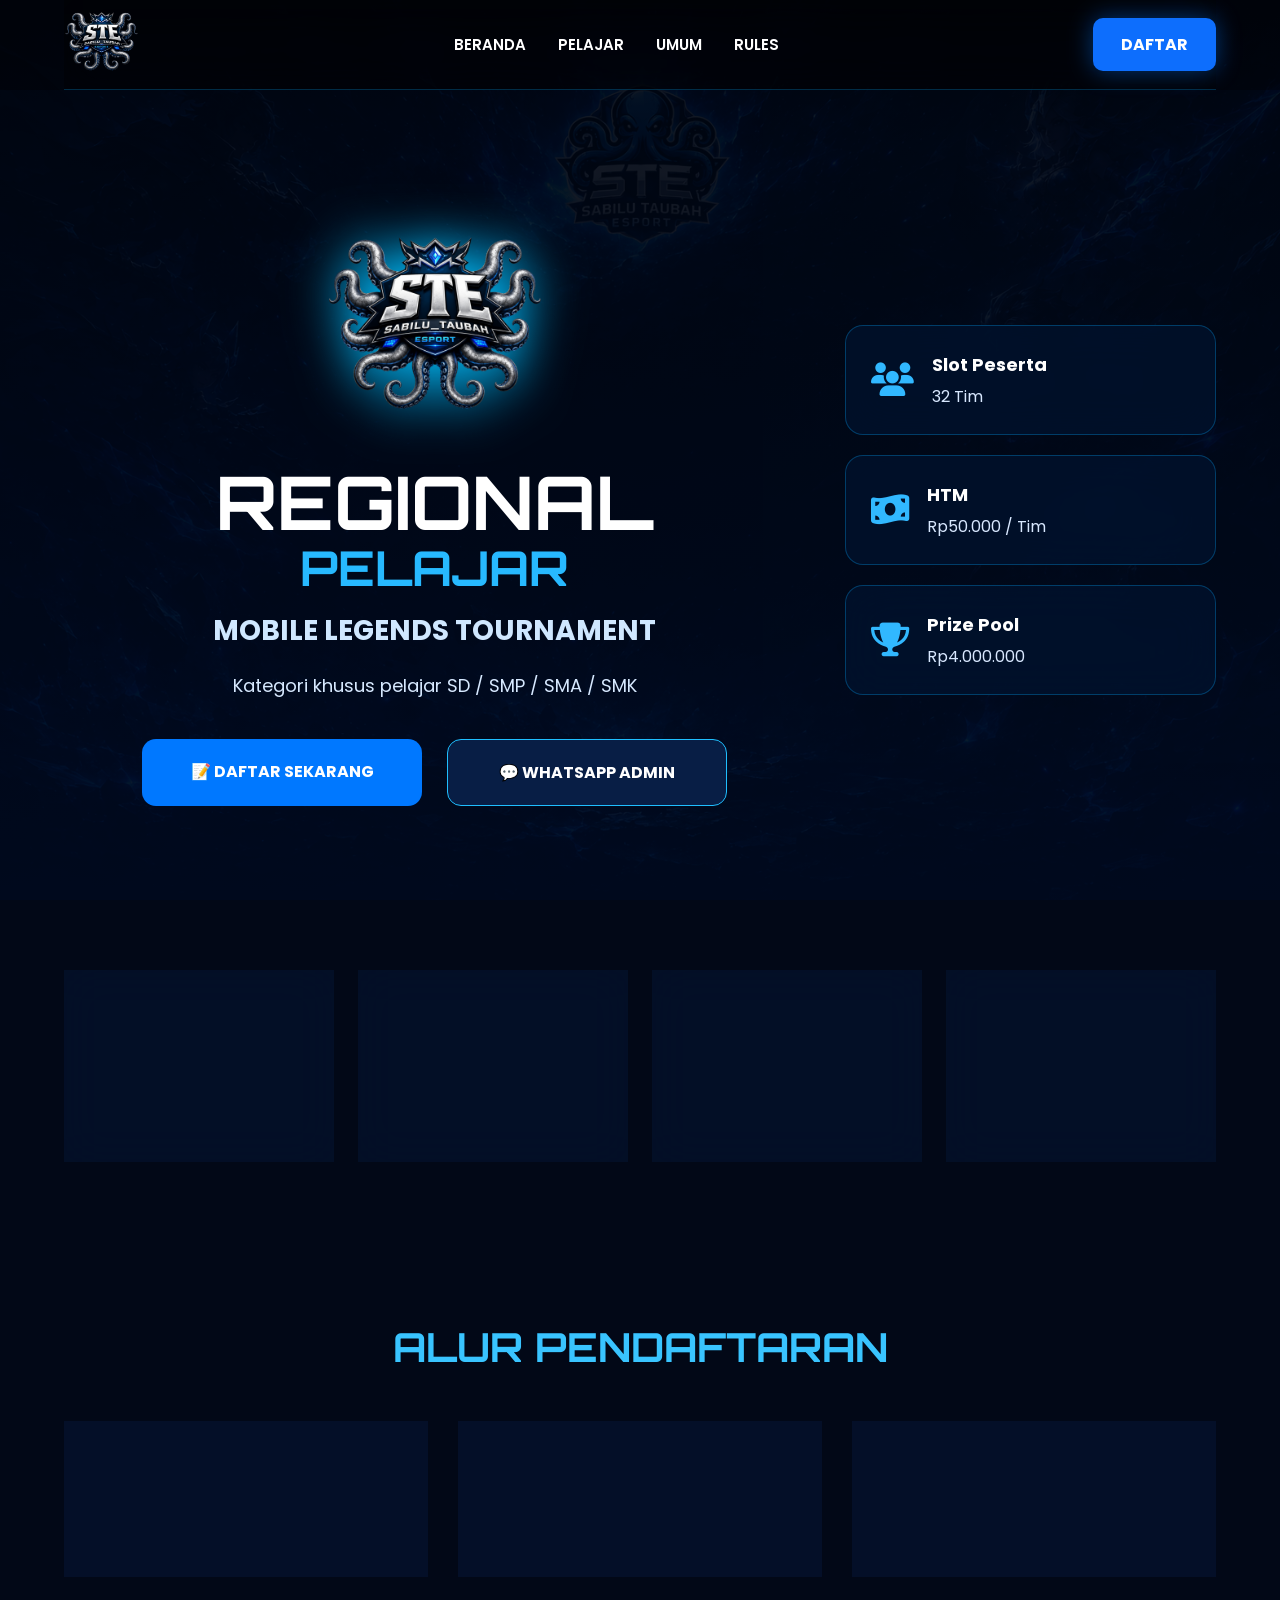
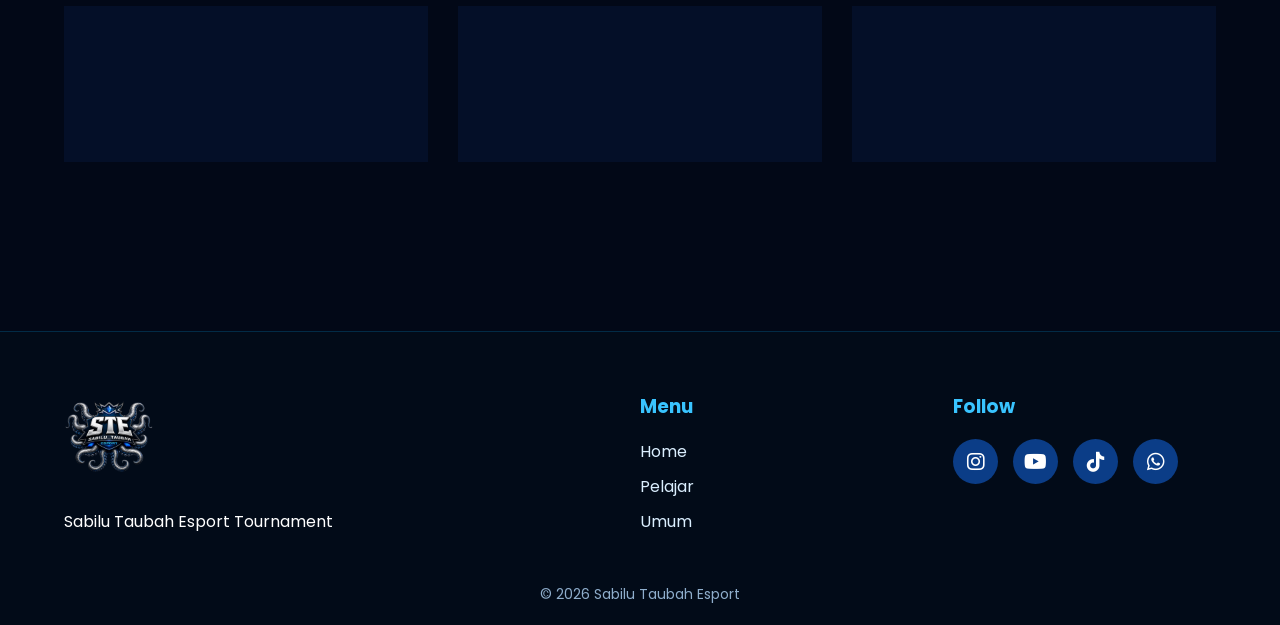
==== pelajar.html @ 1bb13617 "Add files via upload" ====
<!DOCTYPE html>
<html lang="id">

<head>

<meta charset="UTF-8">
<meta name="viewport" content="width=device-width, initial-scale=1.0">

<title>Regional Pelajar | Sabilu Taubah Esport</title>

<link rel="stylesheet" href="css/style.css">

<link href="https://fonts.googleapis.com/css2?family=Orbitron:wght@500;700;800&family=Poppins:wght@300;400;500;600;700&display=swap" rel="stylesheet">

<link rel="stylesheet" href="https://cdnjs.cloudflare.com/ajax/libs/font-awesome/6.7.2/css/all.min.css">

</head>

<body>

<div class="background"></div>

<header>

<div class="container navbar">

<div class="logo">

<img src="assets/stelogo.png">

</div>

<nav>

<a href="index.html">Beranda</a>

<a href="pelajar.html">Pelajar</a>

<a href="umum.html">Umum</a>

<a href="rules.html">Rules</a>

</nav>

<a href="https://docs.google.com/forms/d/e/1FAIpQLSdSWqadpKaeDztl5qSm4CM7SoYNiw4vOnRiZGVJ59j6T9VyMg/viewform"
class="btn-daftar"
target="_blank">

DAFTAR

</a>

</div>

</header>

<section class="hero">

<div class="overlay"></div>

<div class="container hero-grid">

<div class="hero-center">

<img src="assets/stelogo.png" class="hero-logo">

<h1>

REGIONAL

<span>PELAJAR</span>

</h1>

<h3>

MOBILE LEGENDS TOURNAMENT

</h3>

<p>

Kategori khusus pelajar SD / SMP / SMA / SMK

</p>

<div class="hero-button">

<a href="https://docs.google.com/forms/d/e/1FAIpQLSdSWqadpKaeDztl5qSm4CM7SoYNiw4vOnRiZGVJ59j6T9VyMg/viewform"

target="_blank"

class="btn blue">

📝 DAFTAR SEKARANG

</a>

<a href="https://chat.whatsapp.com/I7VKHLT2pM91h5a26yRilh?s=cl&p=a&ilr=1&amv=0"

target="_blank"

class="btn dark">

💬 WHATSAPP ADMIN

</a>

</div>

</div>

<div class="hero-info">

<div class="info-box">

<i class="fa-solid fa-users"></i>

<div>

<h4>Slot Peserta</h4>

<p>32 Tim</p>

</div>

</div>

<div class="info-box">

<i class="fa-solid fa-money-bill-wave"></i>

<div>

<h4>HTM</h4>

<p>Rp50.000 / Tim</p>

</div>

</div>

<div class="info-box">

<i class="fa-solid fa-trophy"></i>

<div>

<h4>Prize Pool</h4>

<p>Rp4.000.000</p>

</div>

</div>

</div>

</div>

</section>

<section class="information">

<div class="container info-grid">

<div class="card">

<i class="fa-solid fa-school"></i>

<h3>Kategori</h3>

<p>Pelajar</p>

</div>

<div class="card">

<i class="fa-solid fa-gamepad"></i>

<h3>Mode</h3>

<p>5 VS 5 Draft Pick</p>

</div>

<div class="card">

<i class="fa-solid fa-user-group"></i>

<h3>Roster</h3>

<p>5 Player + 1 Cadangan</p>

</div>

<div class="card">

<i class="fa-solid fa-location-dot"></i>

<h3>Lokasi</h3>

<p>Sabilu Taubah Arena</p>

</div>

</div>

</section>

<section class="timeline">

<div class="container">

<h2>

ALUR PENDAFTARAN

</h2>

<div class="timeline-grid">

<div class="timeline-card">

<h3>01</h3>

<p>

Isi Form Registrasi

</p>

</div>

<div class="timeline-card">

<h3>02</h3>

<p>

Transfer HTM

</p>

</div>

<div class="timeline-card">

<h3>03</h3>

<p>

Upload Bukti Pembayaran

</p>

</div>

<div class="timeline-card">

<h3>04</h3>

<p>

Verifikasi Admin

</p>

</div>

<div class="timeline-card">

<h3>05</h3>

<p>

Masuk Grup WhatsApp

</p>

</div>

<div class="timeline-card">

<h3>06</h3>

<p>

Siap Bertanding

</p>

</div>

</div>

</div>

</section>

<footer>

<div class="container footer-grid">

<div>

<img src="assets/stelogo.png" width="80">

<p>

Sabilu Taubah Esport Tournament

</p>

</div>

<div>

<h3>Menu</h3>

<a href="index.html">Home</a>

<a href="pelajar.html">Pelajar</a>

<a href="umum.html">Umum</a>

</div>

<div>

<h3>Follow</h3>

<div class="social">

<a href="#"><i class="fab fa-instagram"></i></a>

<a href="#"><i class="fab fa-youtube"></i></a>

<a href="#"><i class="fab fa-tiktok"></i></a>

<a href="#"><i class="fab fa-whatsapp"></i></a>

</div>

</div>

</div>

<p class="copyright">

© 2026 Sabilu Taubah Esport

</p>

</footer>

<script src="js/script.js"></script>

</body>

</html>
---- css/style.css ----
/* ===========================================
   SABILU TAUBAH ESPORT
   PREMIUM UI
=========================================== */

*{
    margin:0;
    padding:0;
    box-sizing:border-box;
}

html{
    scroll-behavior:smooth;
}

body{

    font-family:'Poppins',sans-serif;

    background:#020817;

    color:#fff;

    overflow-x:hidden;

}

/* ==========================
   CONTAINER
========================== */

.container{

    width:90%;

    max-width:1400px;

    margin:auto;

}

/* ==========================
   BACKGROUND
========================== */

.background{

    position:fixed;

    inset:0;

    background:url("../assets/stebackground.png");

    background-size:cover;

    background-position:center;

    background-repeat:no-repeat;

    z-index:-3;

}

.background::after{

    content:"";

    position:absolute;

    inset:0;

    background:

    linear-gradient(

    rgba(0,10,30,.85),

    rgba(0,20,60,.88)

    );

}

/* ==========================
   NAVBAR
========================== */

header{

    position:fixed;

    top:0;

    left:0;

    width:100%;

    z-index:999;

}

.navbar{

    display:flex;

    justify-content:space-between;

    align-items:center;

    height:90px;

    backdrop-filter:blur(20px);

    background:rgba(0,0,0,.30);

    border-bottom:1px solid rgba(0,170,255,.25);

}

/* ==========================
LOGO
========================== */

.logo img{

    width:75px;

    transition:.35s;

}

.logo img:hover{

    transform:scale(1.08);

}

/* ==========================
MENU
========================== */

nav{

    display:flex;

    gap:32px;

}

nav a{

    color:white;

    text-decoration:none;

    font-weight:600;

    font-size:15px;

    text-transform:uppercase;

    transition:.3s;

}

nav a:hover{

    color:#25b8ff;

}

/* ==========================
BUTTON
========================== */

.btn-daftar{

    background:#0d6efd;

    color:white;

    text-decoration:none;

    padding:14px 28px;

    border-radius:10px;

    font-weight:bold;

    transition:.35s;

    box-shadow:0 0 25px rgba(0,120,255,.45);

}

.btn-daftar:hover{

    background:#25b8ff;

    transform:translateY(-3px);

}

/* ==========================
HERO
========================== */

.hero{

    min-height:100vh;

    display:flex;

    align-items:center;

    position:relative;

    padding-top:120px;

}

.overlay{

    position:absolute;

    inset:0;

    background:rgba(0,0,0,.45);

}

.hero-grid{

    position:relative;

    z-index:2;

    display:grid;

    grid-template-columns:2fr 1fr;

    gap:40px;

    align-items:center;

}

/* ==========================
CENTER
========================== */

.hero-center{

    text-align:center;

}

.hero-logo{

    width:220px;

    margin-bottom:20px;

    filter:drop-shadow(0 0 25px #00bfff);

    animation:float 4s ease-in-out infinite;

}

@keyframes float{

0%,100%{

transform:translateY(0);

}

50%{

transform:translateY(-12px);

}

}

.hero-center h1{

    font-size:74px;

    font-family:'Orbitron',sans-serif;

    line-height:1.1;

    margin-bottom:10px;

}

.hero-center span{

    display:block;

    color:#27b9ff;

    font-size:48px;

}

.hero-center h3{

    margin-top:15px;

    font-size:28px;

    color:#cfe7ff;

}

.hero-center p{

    margin-top:20px;

    font-size:18px;

    color:#d7e9ff;

}

/* ==========================
BUTTON HERO
========================== */

.hero-button{

    margin-top:40px;

    display:flex;

    justify-content:center;

    gap:25px;

    flex-wrap:wrap;

}

.btn{

    padding:20px 35px;

    border-radius:14px;

    text-decoration:none;

    font-weight:700;

    transition:.35s;

    min-width:280px;

}

.blue{

    background:#0078ff;

    color:white;

}

.dark{

    background:#081e45;

    border:1px solid #1fbfff;

    color:white;

}

.btn:hover{

    transform:translateY(-6px);

    box-shadow:0 0 25px #00bfff;

}

/* ==========================
SIDE INFO
========================== */

.hero-info{

    display:flex;

    flex-direction:column;

    gap:20px;

}

.info-box{

    display:flex;

    align-items:center;

    gap:18px;

    padding:25px;

    border-radius:18px;

    background:rgba(0,20,50,.65);

    backdrop-filter:blur(20px);

    border:1px solid rgba(0,170,255,.30);

}

.info-box i{

    font-size:34px;

    color:#31b8ff;

}

.info-box h4{

    margin-bottom:6px;

    font-size:18px;

}

.info-box p{

    color:#d8e8ff;

}

/* ==========================
RESPONSIVE
========================== */

@media(max-width:1000px){

.hero-grid{

grid-template-columns:1fr;

}

.hero-info{

margin-top:40px;

}

.hero-center h1{

font-size:52px;

}

.hero-center span{

font-size:34px;

}

nav{

display:none;

}

.btn-daftar{

display:none;

}

}

@media(max-width:600px){

.hero-logo{

width:150px;

}

.hero-center h1{

font-size:38px;

}

.hero-center span{

font-size:26px;

}

.hero-center h3{

font-size:20px;

}

.hero-button{

flex-direction:column;

}

.btn{

width:100%;

min-width:0;

}

}/* ==========================================
   COUNTDOWN
========================================== */

.countdown{

    padding:70px 0;

}

.countdown .container{

    background:rgba(5,18,45,.75);

    border:1px solid rgba(0,170,255,.25);

    border-radius:20px;

    backdrop-filter:blur(20px);

    padding:35px;

    text-align:center;

}

.countdown h2{

    font-family:'Orbitron',sans-serif;

    color:#35c5ff;

    margin-bottom:25px;

    letter-spacing:2px;

}

#timer{

    display:flex;

    justify-content:center;

    gap:20px;

    flex-wrap:wrap;

}

.time-box{

    width:150px;

    padding:25px;

    background:rgba(0,0,0,.35);

    border:1px solid rgba(0,170,255,.25);

    border-radius:15px;

}

.time-box h1{

    font-size:52px;

    color:#35c5ff;

    font-family:'Orbitron',sans-serif;

}

.time-box p{

    margin-top:8px;

    color:#ddd;

    text-transform:uppercase;

}

/* ==========================================
   PRIZE POOL
========================================== */

.prize{

    padding:60px 0;

}

.prize-box{

    background:linear-gradient(135deg,#021328,#062e68);

    border:2px solid #1dbdff;

    border-radius:25px;

    text-align:center;

    padding:50px;

    box-shadow:0 0 35px rgba(0,170,255,.25);

}

.prize-box h2{

    color:#dbefff;

    margin-bottom:20px;

    letter-spacing:2px;

}

.prize-box h1{

    font-size:72px;

    color:#ffc94d;

    font-family:'Orbitron',sans-serif;

    text-shadow:0 0 20px rgba(255,196,0,.45);

}

.prize-box p{

    margin-top:15px;

    color:#d5e9ff;

}

/* ==========================================
   INFO TOURNAMENT
========================================== */

.information{

    padding:70px 0;

}

.info-grid{

    display:grid;

    grid-template-columns:repeat(auto-fit,minmax(220px,1fr));

    gap:25px;

}

.card{

    background:rgba(4,18,45,.75);

    border:1px solid rgba(0,170,255,.20);

    border-radius:20px;

    backdrop-filter:blur(20px);

    padding:30px;

    text-align:center;

    transition:.35s;

}

.card:hover{

    transform:translateY(-8px);

    box-shadow:0 0 25px rgba(0,180,255,.35);

}

.card i{

    font-size:45px;

    color:#32b9ff;

    margin-bottom:20px;

}

.card h3{

    margin-bottom:10px;

    color:#fff;

}

.card p{

    color:#dbefff;

    line-height:1.6;

}

/* ==========================================
   RESPONSIVE
========================================== */

@media(max-width:900px){

.prize-box h1{

font-size:48px;

}

.time-box{

width:120px;

}

.time-box h1{

font-size:40px;

}

}

@media(max-width:600px){

.countdown .container{

padding:20px;

}

.time-box{

width:100%;

}

.prize-box{

padding:30px;

}

.prize-box h1{

font-size:36px;

}

.card{

padding:20px;

}

}/* ==========================================
   TIMELINE
========================================== */

.timeline{

    padding:90px 0;

}

.timeline h2{

    text-align:center;

    font-size:40px;

    font-family:'Orbitron',sans-serif;

    margin-bottom:50px;

    color:#39c4ff;

}

.timeline-grid{

    display:grid;

    grid-template-columns:repeat(auto-fit,minmax(280px,1fr));

    gap:30px;

}

.timeline-card{

    background:rgba(5,18,45,.80);

    backdrop-filter:blur(20px);

    border:1px solid rgba(0,170,255,.25);

    border-radius:20px;

    padding:35px;

    transition:.35s;

    position:relative;

    overflow:hidden;

}

.timeline-card::before{

content:"";

position:absolute;

top:0;

left:0;

width:100%;

height:5px;

background:linear-gradient(90deg,#00aaff,#00ffee);

}

.timeline-card:hover{

transform:translateY(-10px);

box-shadow:0 0 30px rgba(0,180,255,.30);

}

.timeline-card h3{

font-size:26px;

margin-bottom:15px;

color:#38c2ff;

}

.timeline-card p{

color:#dbefff;

line-height:1.8;

}

/* ==========================================
   SPONSOR
========================================== */

.sponsor{

padding:90px 0;

}

.sponsor h2{

text-align:center;

font-size:38px;

margin-bottom:40px;

font-family:'Orbitron',sans-serif;

color:#39c4ff;

}

.sponsor-grid{

display:grid;

grid-template-columns:repeat(auto-fit,minmax(180px,1fr));

gap:25px;

}

.sponsor-grid div{

height:120px;

border-radius:18px;

display:flex;

justify-content:center;

align-items:center;

background:rgba(255,255,255,.08);

border:1px solid rgba(0,170,255,.20);

backdrop-filter:blur(20px);

transition:.3s;

font-weight:bold;

font-size:18px;

}

.sponsor-grid div:hover{

transform:scale(1.05);

box-shadow:0 0 20px rgba(0,170,255,.35);

}

/* ==========================================
   FOOTER
========================================== */

footer{

margin-top:80px;

background:#020b18;

padding:60px 0 20px;

border-top:1px solid rgba(0,170,255,.20);

}

.footer-grid{

display:grid;

grid-template-columns:2fr 1fr 1fr;

gap:50px;

}

.footer-grid img{

width:90px;

margin-bottom:20px;

}

.footer-grid h3{

margin-bottom:18px;

color:#39c4ff;

}

.footer-grid a{

display:block;

text-decoration:none;

color:#dbefff;

margin-bottom:10px;

transition:.3s;

}

.footer-grid a:hover{

color:#37bfff;

padding-left:8px;

}

.social{

display:flex;

gap:15px;

margin-top:10px;

}

.social a{

width:45px;

height:45px;

display:flex;

justify-content:center;

align-items:center;

border-radius:50%;

background:#0b3d87;

font-size:20px;

color:white;

transition:.35s;

}

.social a:hover{

background:#00aaff;

transform:translateY(-5px);

}

.copyright{

margin-top:40px;

text-align:center;

color:#8faecc;

font-size:14px;

}

/* ==========================================
   SCROLLBAR
========================================== */

::-webkit-scrollbar{

width:10px;

}

::-webkit-scrollbar-track{

background:#061224;

}

::-webkit-scrollbar-thumb{

background:#1aaeff;

border-radius:20px;

}

/* ==========================================
   ANIMATION
========================================== */

.fade-up{

opacity:0;

transform:translateY(50px);

transition:1s;

}

.fade-up.show{

opacity:1;

transform:translateY(0);

}

/* ==========================================
   MOBILE
========================================== */

@media(max-width:900px){

.footer-grid{

grid-template-columns:1fr;

text-align:center;

}

.social{

justify-content:center;

}

.timeline h2,
.sponsor h2{

font-size:30px;

}

.timeline-card{

padding:25px;

}

}

@media(max-width:600px){

.timeline{

padding:60px 0;

}

.sponsor{

padding:60px 0;

}

.timeline-card h3{

font-size:22px;

}

.sponsor-grid{

grid-template-columns:1fr 1fr;

}

}body{
    opacity:0;
    transition:opacity .8s ease;
}

body.loaded{
    opacity:1;
}
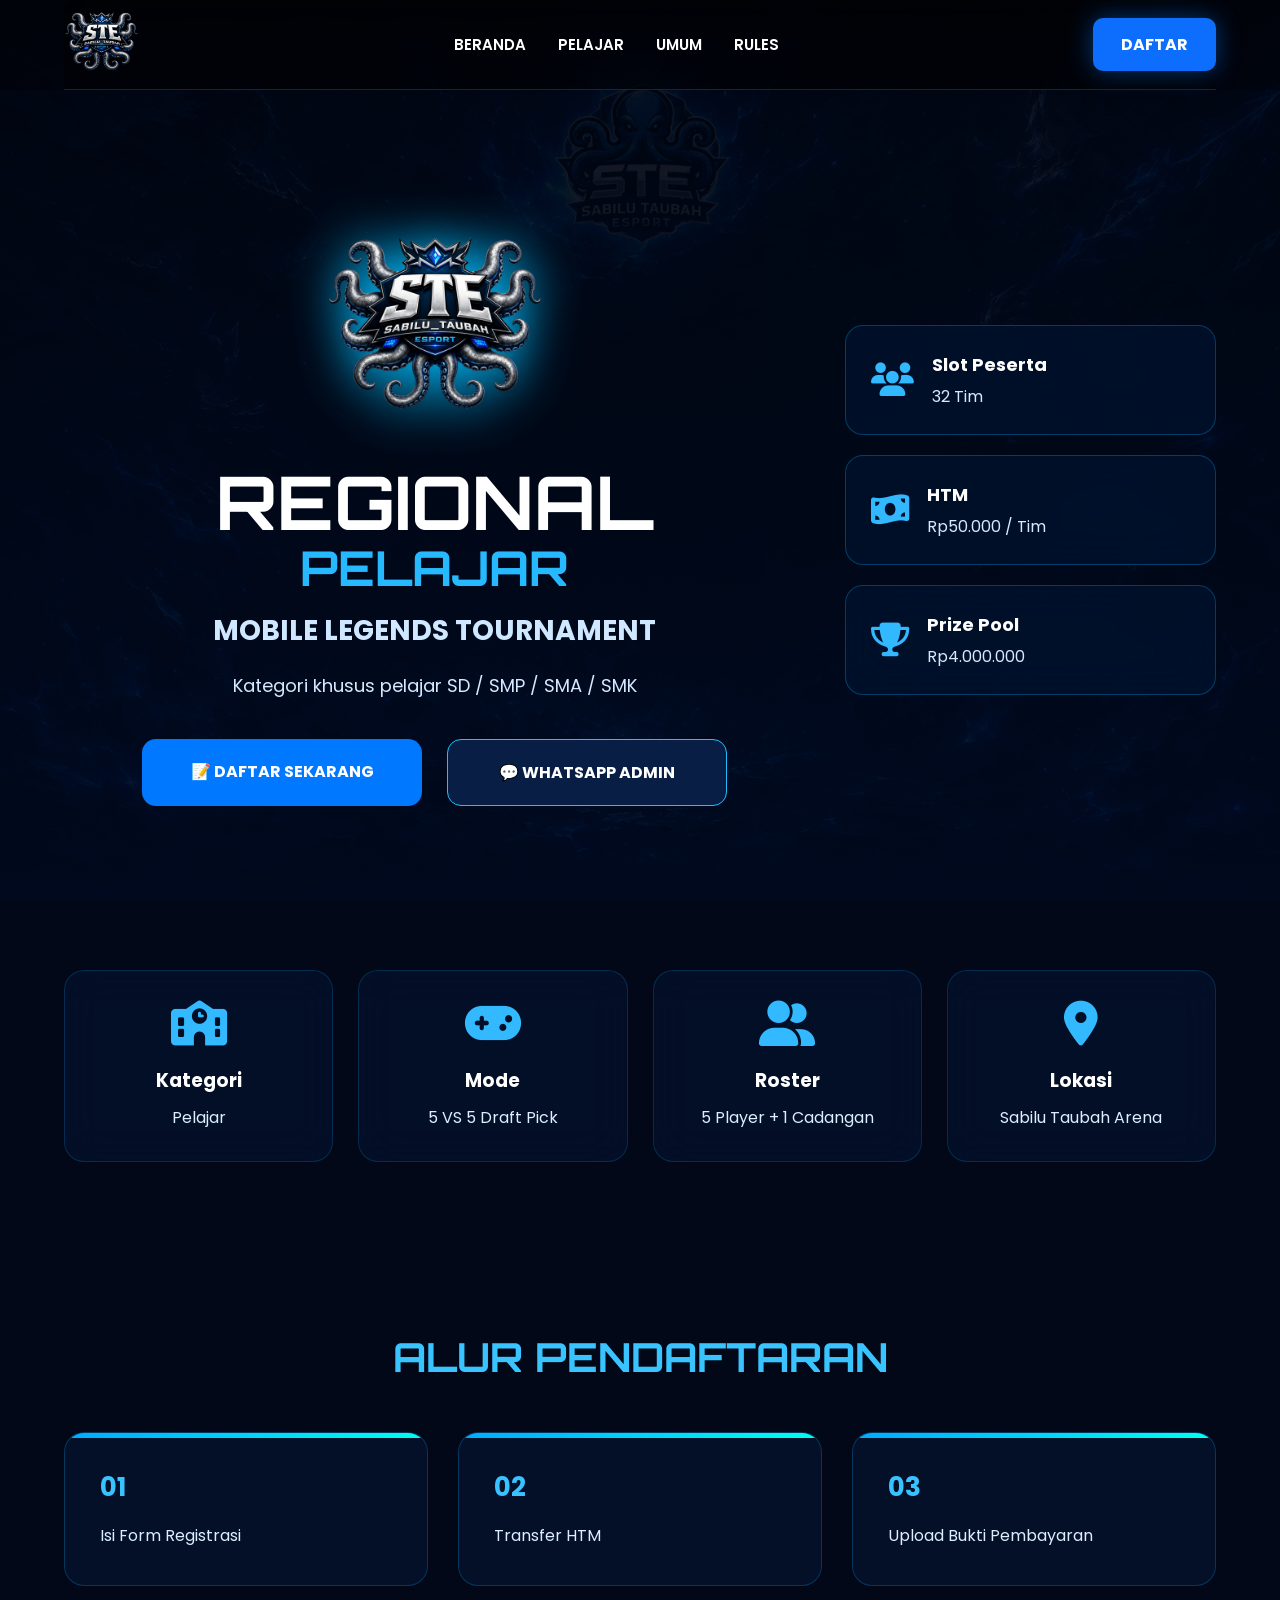
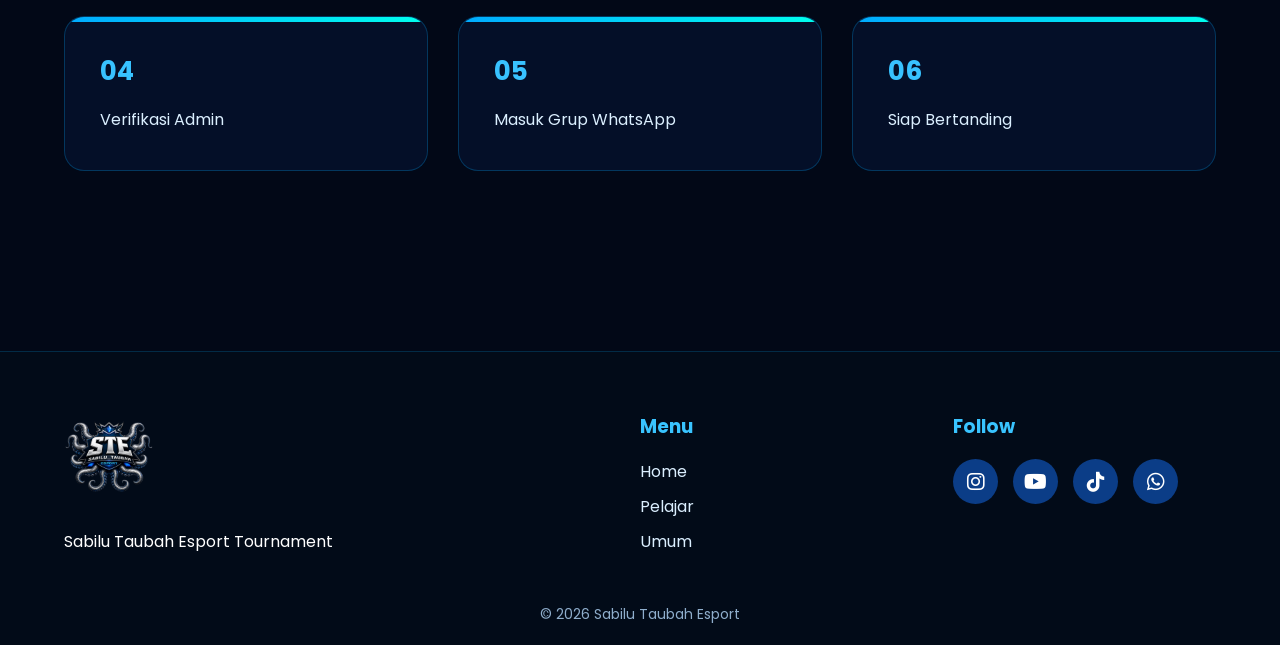
==== commit 9f0f31e1: "Update pelajar.html" ====
--- a/pelajar.html
+++ b/pelajar.html
@@ -42,7 +42,7 @@
 
 </nav>
 
-<a href="https://docs.google.com/forms/d/e/1FAIpQLSdSWqadpKaeDztl5qSm4CM7SoYNiw4vOnRiZGVJ59j6T9VyMg/viewform"
+<a href="https://docs.google.com/forms/d/e/1FAIpQLSeIw_MM82eF5Lnjk_jTh6c9tq0Gt-5OhjOkuWRQzmjn7GEvPQ/viewform?usp=header"
 class="btn-daftar"
 target="_blank">
 
@@ -86,7 +86,7 @@
 
 <div class="hero-button">
 
-<a href="https://docs.google.com/forms/d/e/1FAIpQLSdSWqadpKaeDztl5qSm4CM7SoYNiw4vOnRiZGVJ59j6T9VyMg/viewform"
+<a href="https://docs.google.com/forms/d/e/1FAIpQLSeIw_MM82eF5Lnjk_jTh6c9tq0Gt-5OhjOkuWRQzmjn7GEvPQ/viewform?usp=header"
 
 target="_blank"
 
@@ -358,4 +358,4 @@
 
 </body>
 
-</html>+</html>
--- a/css/style.css
+++ b/css/style.css
@@ -1193,4 +1193,109 @@
 
 body.loaded{
     opacity:1;
-}+}/* ==========================
+   TIMELINE POSTER
+========================== */
+
+.timeline{
+    padding:100px 0;
+}
+
+.timeline-subtitle{
+    text-align:center;
+    color:#c7dfff;
+    margin-top:15px;
+    margin-bottom:40px;
+    font-size:18px;
+}
+
+.timeline-poster{
+
+    display:flex;
+    justify-content:center;
+
+}
+
+.timeline-poster img{
+
+    width:100%;
+    max-width:750px;
+
+    border-radius:22px;
+
+    border:2px solid rgba(0,170,255,.25);
+
+    box-shadow:
+        0 0 40px rgba(0,170,255,.25);
+
+    transition:.4s;
+
+    cursor:pointer;
+
+}
+
+.timeline-poster img:hover{
+
+    transform:scale(1.02);
+
+    box-shadow:
+        0 0 60px rgba(0,170,255,.45);
+
+}
+/* ==========================
+TIMELINE PAGE
+========================== */
+
+.timeline-page{
+
+    padding-top:170px;
+    padding-bottom:100px;
+
+}
+
+.timeline-page h1{
+
+    text-align:center;
+    font-size:50px;
+    color:#39c4ff;
+    font-family:'Orbitron',sans-serif;
+
+}
+
+.timeline-page p{
+
+    text-align:center;
+    color:#dbefff;
+    margin:20px 0 50px;
+
+}
+
+.poster{
+
+    display:flex;
+    justify-content:center;
+
+}
+
+.poster img{
+
+    width:100%;
+    max-width:800px;
+
+    border-radius:20px;
+
+    border:2px solid rgba(0,170,255,.25);
+
+    box-shadow:0 0 40px rgba(0,170,255,.35);
+
+    transition:.35s;
+
+}
+
+.poster img:hover{
+
+    transform:scale(1.02);
+
+    box-shadow:0 0 60px rgba(0,170,255,.45);
+
+}
